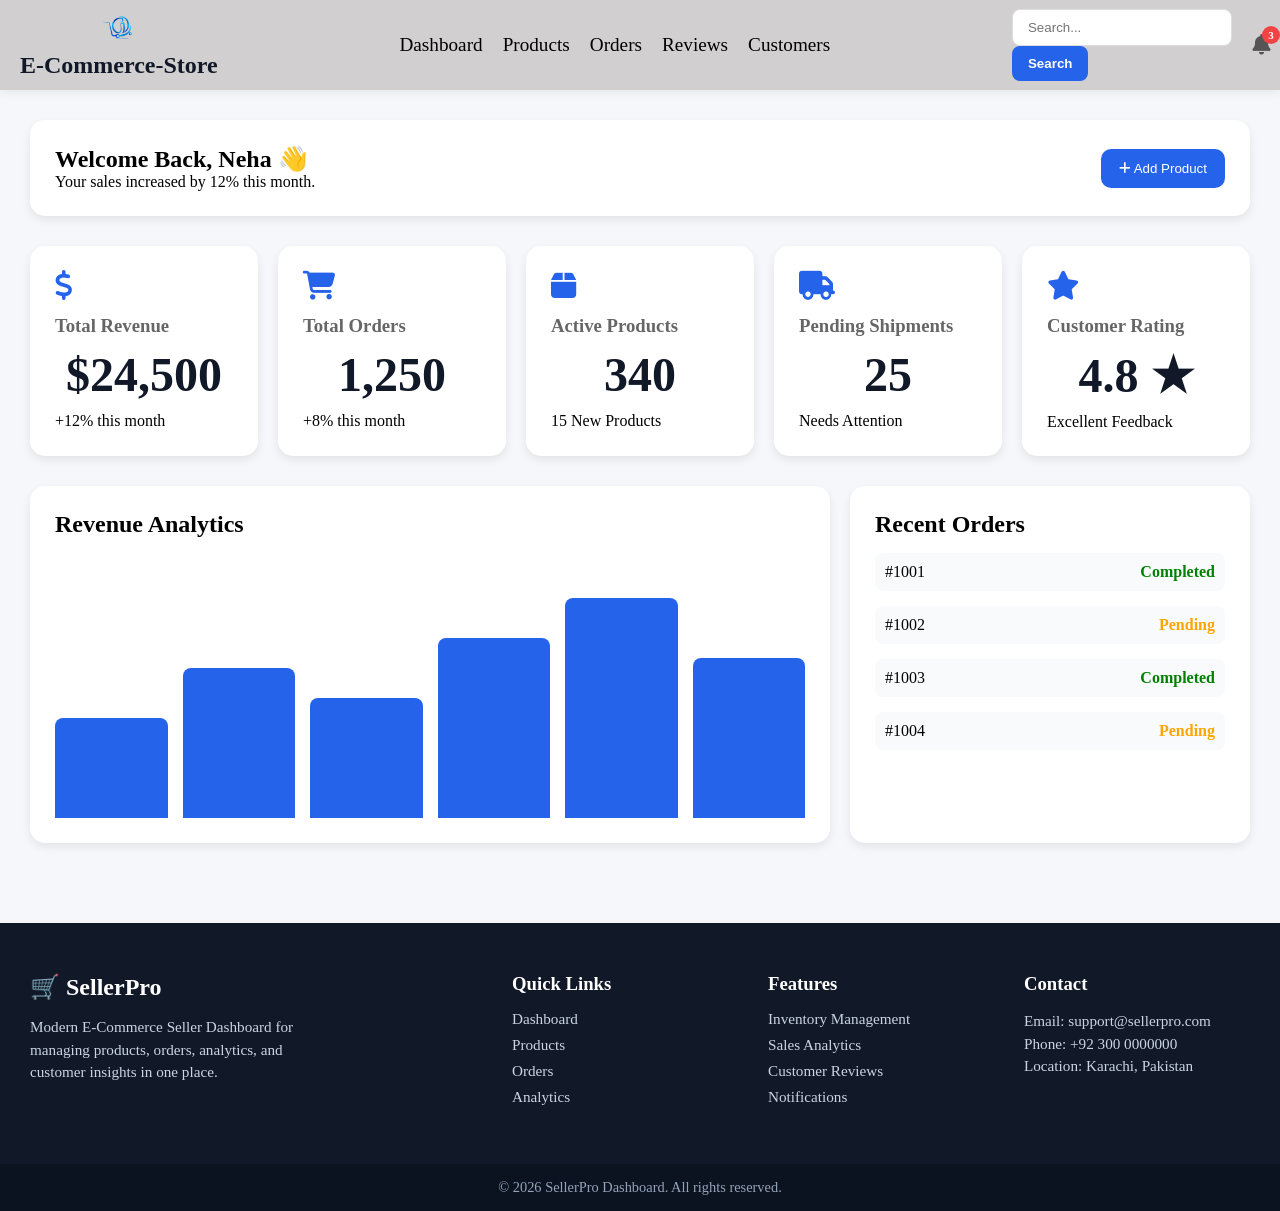
==== index.html @ 796c15b2 "Initial commit" ====
<!DOCTYPE html>
<html lang="en">
<head>
    <meta charset="UTF-8">
    <meta name="viewport" content="width=device-width, initial-scale=1.0">
    <title>Document</title>
    <link href="style.css" rel="stylesheet">
    <link rel="stylesheet"
href="https://cdnjs.cloudflare.com/ajax/libs/font-awesome/6.5.1/css/all.min.css">
</head>
<body>
    <nav class="navbar">
        <div class="logo">
            <img src="Logo-removebg-preview - Copy.png" alt="Logo">
            <h1>E-Commerce-Store</h1>
            
        </div>
        <div class="nav">
            <ul>
                <li><a href="index.html">Dashboard</a></li>
                <li><a href="Product.html">Products</a></li>
                <li><a href="Order.html">Orders</a></li>
                <li><a href="Review.html">Reviews</a></li>
                <li><a href="Customer.html">Customers</a></li>
     </ul>
        </div>
        <div class="hamburger">
    <i class="fa-solid fa-bars"></i>
</div>
        <div class="nav-right">
            <div class="search">
            <input type="text" placeholder="Search...">
            <button>Search</button>
        </div>
    <div class="notification">

    <i class="fa-solid fa-bell"></i>

    <div class="notification-box">

        <p>New Order Received</p>
        <p>Low Stock Alert</p>
        <p>New Customer Review</p>

    </div>

</div>
  
        </div>
    </nav>
  <main>

    <!-- Welcome Section -->
    <section class="welcome">
        <div>
            <h2>Welcome Back, Neha 👋</h2>
            <p>Your sales increased by 12% this month.</p>
        </div>

        <button class="add-btn">
            <i class="fa-solid fa-plus"></i>
            Add Product
        </button>
    </section>

    <!-- Dashboard Cards -->
    <section class="overview">

        <div class="card">
            <i class="fa-solid fa-dollar-sign"></i>
            <h3>Total Revenue</h3>
            <h1>$24,500</h1>
            <p>+12% this month</p>
        </div>

        <div class="card">
            <i class="fa-solid fa-cart-shopping"></i>
            <h3>Total Orders</h3>
            <h1>1,250</h1>
            <p>+8% this month</p>
        </div>

        <div class="card">
            <i class="fa-solid fa-box"></i>
            <h3>Active Products</h3>
            <h1>340</h1>
            <p>15 New Products</p>
        </div>

        <div class="card">
            <i class="fa-solid fa-truck"></i>
            <h3>Pending Shipments</h3>
            <h1>25</h1>
            <p>Needs Attention</p>
        </div>

        <div class="card">
            <i class="fa-solid fa-star"></i>
            <h3>Customer Rating</h3>
            <h1>4.8 ★</h1>
            <p>Excellent Feedback</p>
        </div>

    </section>

    <!-- Analytics + Orders -->
    <section class="dashboard-grid">

        <div class="analytics">
            <h2>Revenue Analytics</h2>

            <div class="chart">
                <div class="bar" style="height:100px"></div>
                <div class="bar" style="height:150px"></div>
                <div class="bar" style="height:120px"></div>
                <div class="bar" style="height:180px"></div>
                <div class="bar" style="height:220px"></div>
                <div class="bar" style="height:160px"></div>
            </div>
        </div>

        <div class="recent-orders">
            <h2>Recent Orders</h2>

            <div class="order-item">
                <span>#1001</span>
                <span class="completed">Completed</span>
            </div>

            <div class="order-item">
                <span>#1002</span>
                <span class="pending">Pending</span>
            </div>

            <div class="order-item">
                <span>#1003</span>
                <span class="completed">Completed</span>
            </div>

            <div class="order-item">
                <span>#1004</span>
                <span class="pending">Pending</span>
            </div>
        </div>

    </section>

</main>
<footer class="footer">

    <!-- Brand Section -->
    <div class="footer-col brand">
        <h2>🛒 SellerPro</h2>
        <p>Modern E-Commerce Seller Dashboard for managing products, orders, analytics, and customer insights in one place.</p>
    </div>

    <!-- Quick Links -->
    <div class="footer-col">
        <h3>Quick Links</h3>
        <a href="#">Dashboard</a>
        <a href="#">Products</a>
        <a href="#">Orders</a>
        <a href="#">Analytics</a>
    </div>

    <!-- Features -->
    <div class="footer-col">
        <h3>Features</h3>
        <a href="#">Inventory Management</a>
        <a href="#">Sales Analytics</a>
        <a href="#">Customer Reviews</a>
        <a href="#">Notifications</a>
    </div>

    <!-- Contact -->
    <div class="footer-col">
        <h3>Contact</h3>
        <p>Email: support@sellerpro.com</p>
        <p>Phone: +92 300 0000000</p>
        <p>Location: Karachi, Pakistan</p>
    </div>

</footer>

<!-- Bottom Bar -->
<div class="footer-bottom">
    <p>© 2026 SellerPro Dashboard. All rights reserved.</p>
</div>
    
</body>
</html>

<script src="script.js"></script>
---- style.css ----
*{
    margin: 0;
    padding: 0;
    box-sizing: border-box;
}
.navbar{
    display: flex;
    justify-content: space-between;
    align-items: center;
   background:#d1cfcf;
box-shadow:0 2px 10px rgba(0,0,0,0.08);
    padding: 10px 20px;
    width:100%;
    height: 10vh;
}
.logo{
    display:flex;
    align-items:center;
    flex-direction:column;
}

.logo img{
    width:60px;
    height:50px;
    object-fit:contain;
}

.logo h1{
    font-size:1.5rem;
}
.nav{
    display:flex;
    gap:40px;
    width:50%;
    justify-content: space-evenly;
}
.nav ul   {
    display:flex;
    gap:20px;
    color:black;
    list-style:none;
    font-size:1.2rem;
    font-weight:500;
}
.nav ul li  a {
    text-decoration:none;
    color:black;
    transition:0.3s ease-in-out;
}

.nav ul li a:hover{
    color:#2563eb;
}
   .hamburger{
    display:none;
    font-size:1.5rem;
    cursor:pointer;
}
.nav-right{
    display:flex;
    align-items:center;
    gap:20px;
    width:20%;
}                                
.search input{
    padding:10px 15px;
    border:1px solid #ddd;
    border-radius:8px;
    outline:none;
    width:220px;
}

.search button{
    padding:10px 16px;
    border:none;
    border-radius:8px;
    background:#2563eb;
    color:white;
    cursor:pointer;
    font-weight:600;
}

.search button:hover{
    background:#1d4ed8;
}

/* Notification Icon */
.fa-bell{
    font-size:1.3rem;
    cursor:pointer;
    color:#555;
    transition:0.3s;
}


.notification{
    position:relative;
    cursor:pointer;
}
.notification::after{
    content:"3";
    position:absolute;
    top:-8px;
    right:-10px;
    width:18px;
    height:18px;
    background:#ef4444;
    color:white;
    border-radius:50%;
    font-size:11px;
    font-weight:600;
    display:flex;
    justify-content:center;
    align-items:center;
}
.notification-box{
    display:none;
    position:absolute;
    top:35px;
    right:0;
    width:220px;
    background:white;
    border-radius:10px;
    padding:10px;
    box-shadow:0 4px 12px rgba(0,0,0,0.15);
    z-index:1000;
}

.notification-box p{
    padding:10px;
    border-bottom:1px solid #eee;
}

.notification-box p:last-child{
    border-bottom:none;
}

.notification.show .notification-box{
    display:block;
}
body.dark{
    background:#121212;
    color:white;
}


body{
    background:#f5f7fb;
}

/* Welcome */
.welcome{
    margin:30px;
    padding:25px;
    background:white;
    border-radius:15px;
    display:flex;
    justify-content:space-between;
    align-items:center;
    box-shadow:0 4px 10px rgba(0,0,0,0.08);
}

.add-btn{
    border:none;
    background:#2563eb;
    color:white;
    padding:12px 18px;
    border-radius:10px;
    cursor:pointer;
}

/* Cards */
.overview{
    padding:0 30px 30px;
    display:grid;
    grid-template-columns:repeat(5, 1fr);
    gap:20px;
}

.card{
    background:white;
    padding:25px;
    border-radius:15px;
    box-shadow:0 4px 10px rgba(0,0,0,0.08);
    transition:0.3s;
}

.card:hover{
    transform:translateY(-5px);
}

.card i{
    font-size:1.8rem;
    color:#2563eb;
    margin-bottom:15px;
}

.card h3{
    color:#666;
    margin-bottom:10px;
}

.card h1{
    margin-bottom:10px;
}

/* Analytics Section */
.dashboard-grid{
    padding:0 30px 30px;
    display:grid;
    grid-template-columns:2fr 1fr;
    gap:20px;
}

.analytics,
.recent-orders{
    background:white;
    padding:25px;
    border-radius:15px;
    box-shadow:0 4px 10px rgba(0,0,0,0.08);
}

.chart{
    margin-top:30px;
    height:250px;
    display:flex;
    align-items:flex-end;
    gap:15px;
}

.bar{
    flex:1;
    background:#2563eb;
    border-radius:8px 8px 0 0;
}

.order-item{
    display:flex;
    justify-content:space-between;
    margin:15px 0;
    padding:10px;
    background:#f8fafc;
    border-radius:8px;
}

.completed{
    color:green;
    font-weight:bold;
}

.pending{
    color:orange;
    font-weight:bold;
}

.footer{
    margin-top:50px;
    padding:50px 30px;
    background:#111827;
    color:white;
    display:grid;
    grid-template-columns:2fr 1fr 1fr 1fr;
    gap:30px;
}

.footer-col h2,
.footer-col h3{
    margin-bottom:15px;
}

.footer-col p{
    color:#cbd5e1;
    font-size:0.95rem;
    line-height:1.5;
}

.footer-col a{
    display:block;
    color:#cbd5e1;
    text-decoration:none;
    margin:8px 0;
    transition:0.3s;
    font-size:0.95rem;
}

.footer-col a:hover{
    color:white;
    transform:translateX(5px);
}

/* Brand column */
.footer .brand p{
    max-width:300px;
}

/* Bottom bar */
.footer-bottom{
    background:#0b1220;
    color:#94a3b8;
    text-align:center;
    padding:15px;
    font-size:0.9rem;
}


/* product page */
.Product-Section{
    background:white;
    padding:30px;
    margin:30px;
    border-radius:15px;
    box-shadow:0 4px 12px rgba(0,0,0,0.08);
    text-align:center;
}

.Product-Section h1{
    font-size:3rem;
    color:#111827;
    margin-bottom:10px;
}

.Product-Section h2{
    font-size:1rem;
    color:#608ef1;
    font-weight:400;
    margin-bottom:25px;
}

/* Search Bar */
.search-bar{
    display:flex;
    justify-content:center;
    align-items:center;
    gap:10px;
    margin-bottom:20px;
    flex-wrap:wrap;
}

.search-bar input{
    width:500px;
    max-width:100%;
    padding:12px 15px;
    border:1px solid #d1d5db;
    border-radius:10px;
    outline:none;
    font-size:1rem;
}

.search-bar input:focus{
    border-color:#2563eb;
}

.search-bar button{
    padding:12px 20px;
    border:none;
    border-radius:10px;
    background:#2563eb;
    color:white;
    cursor:pointer;
    font-weight:600;
    transition:0.3s;
}

.search-bar button:hover{
    background:#1d4ed8;
}


/* Buttons */
.btn{
    display:flex;
    justify-content:center;
    gap:15px;
    flex-wrap:wrap;
}

.ad-btn,
.filter-btn{
    padding:12px 22px;
    border:none;
    border-radius:10px;
    cursor:pointer;
    font-size:0.95rem;
    font-weight:600;
    transition:0.3s;
}

.ad-btn{
    background:#10b981;
    color:white;
}

.ad-btn:hover{
    background:#059669;
}

.filter-btn{
    background:#f59e0b;
    color:white;
}

.filter-btn:hover{
    background:#d97706;
}


/* Section Title */
h1{
        font-size:3rem;
    color:#111827;
    margin-bottom:10px;
    text-align:center;
}

/* Product Grid */
.product-list{
    width:90%;
    margin:auto;
    display:grid;
    grid-template-columns:repeat(3, 1fr);
    gap:25px;
    padding-bottom:40px;
}

/* Product Card */
.product-card{
    background:white;
    border-radius:15px;
    overflow:hidden;
    box-shadow:0 4px 12px rgba(0,0,0,0.08);
    transition:0.3s ease;
    cursor:pointer;
}

.product-card:hover{
    transform:translateY(-8px);
    box-shadow:0 10px 25px rgba(0,0,0,0.15);
}

.product-card img{
    width:100%;
    height:500px;
    object-fit:cover;
}

.product-card h3{
    padding:15px 15px 5px;
    font-size:1.2rem;
    color:#111827;
}

.product-card p{
    padding:0 15px 20px;
    font-size:1.1rem;
    font-weight:bold;
    color:#2563eb;
}


.badge{
    background:#10b981;
    color:white;
    padding:5px 10px;
    border-radius:20px;
    font-size:0.8rem;
    position:absolute;
    top:10px;
    right:10px;
}

.product-card{
    position:relative;
}
.cart-btn{
    width:90%;
    margin:0 5% 15px;
    padding:10px;
    border:none;
    border-radius:10px;
    background:#2563eb;
    color:white;
    cursor:pointer;
    font-weight:600;
    transition:0.3s;
}

.cart-btn:hover{
    background:#1d4ed8;
}

/* ORDER CSS */
.orders-section{
    padding:30px;
    height:60vh;
}

.orders-section h1{
    font-size:2.5rem;
    margin-bottom:10px;
}

.orders-section p{
    color:#666;
    margin-bottom:25px;
}

.order-controls{
    display:flex;
    gap:15px;
    margin-bottom:25px;
}

.order-controls input,
.order-controls select{
    padding:12px;
    border:1px solid #ddd;
    border-radius:10px;
}

.order-stats{
    display:grid;
    grid-template-columns:repeat(4,1fr);
    gap:20px;
    margin-bottom:30px;
}

.stat-card{
    background:white;
    padding:25px;
    border-radius:15px;
    box-shadow:0 4px 12px rgba(0,0,0,0.08);
}

.table-container{
    background:white;
    padding:20px;
    border-radius:15px;
    box-shadow:0 4px 12px rgba(0,0,0,0.08);
    overflow-x:auto;
}

table{
    width:100%;
    border-collapse:collapse;
}

th,td{
    padding:15px;
    text-align:left;
}

th{
    background:#f3f4f6;
}

tr{
    border-bottom:1px solid #eee;
}

.completed{
    color:green;
    font-weight:bold;
}

.pending{
    color:orange;
    font-weight:bold;
}

.processing{
    color:#2563eb;
    font-weight:bold;
}

.view-btn{
    border:none;
    background:#2563eb;
    color:white;
    padding:8px 15px;
    border-radius:8px;
    cursor:pointer;
}

.view-btn:hover{
    background:#1d4ed8;
}


/*Review Page */
.reviews-section{
    padding:30px;
    height:60vh;
}

.reviews-section h1{
    font-size:2.5rem;
    margin-bottom:10px;
}

.reviews-section p{
    color:#666;
}

.review-controls{
    margin:25px 0;
}

.review-controls input{
    width:300px;
    padding:12px;
    border:1px solid #ddd;
    border-radius:10px;
}

.review-stats{
    display:grid;
    grid-template-columns:repeat(4,1fr);
    gap:20px;
    margin-bottom:30px;
}

.review-card{
    background:white;
    padding:25px;
    border-radius:15px;
    box-shadow:0 4px 12px rgba(0,0,0,0.08);
}

.reviews-grid{
    display:grid;
    grid-template-columns:repeat(auto-fit,minmax(280px,1fr));
    gap:20px;
}

.customer-review{
    background:white;
    padding:20px;
    border-radius:15px;
    box-shadow:0 4px 12px rgba(0,0,0,0.08);
    transition:0.3s;
}

.customer-review:hover{
    transform:translateY(-5px);
}

.customer-review h3{
    margin-bottom:10px;
}

.stars{
    color:#f59e0b;
    font-size:1.2rem;
    margin-bottom:10px;
}



@media (max-width:768px){

    .hamburger{
        display:block;
    }

    .nav{
        position:absolute;
        top:80px;
        left:0;
        width:100%;
        background:white;
        padding:20px 0;
        display:none;
    }

    .nav ul{
        flex-direction:column;
        align-items:center;
    }

    .nav.active{
        display:flex;
        justify-content:center;
    }

    .search{
        display:none;
    }
        .logo img{
        width:30px;
        height:30px;
    }

    .logo h1{
        font-size:0.5rem;
    }
     .welcome{
        flex-direction:column;
        gap:15px;
        text-align:center;
    }

    .dashboard-grid{
        grid-template-columns:1fr;
    }
      .product-list{
        width:95%;
    }

    .product-card img{
        height:200px;
    }
    .order-stats{
        grid-template-columns:1fr;
    }

    .order-controls{
        flex-direction:column;
    }
      .review-stats{
        grid-template-columns:1fr;
    }

    .review-controls input{
        width:100%;
    }
.footer{
        flex-direction:column;
        text-align:center;
    }
}
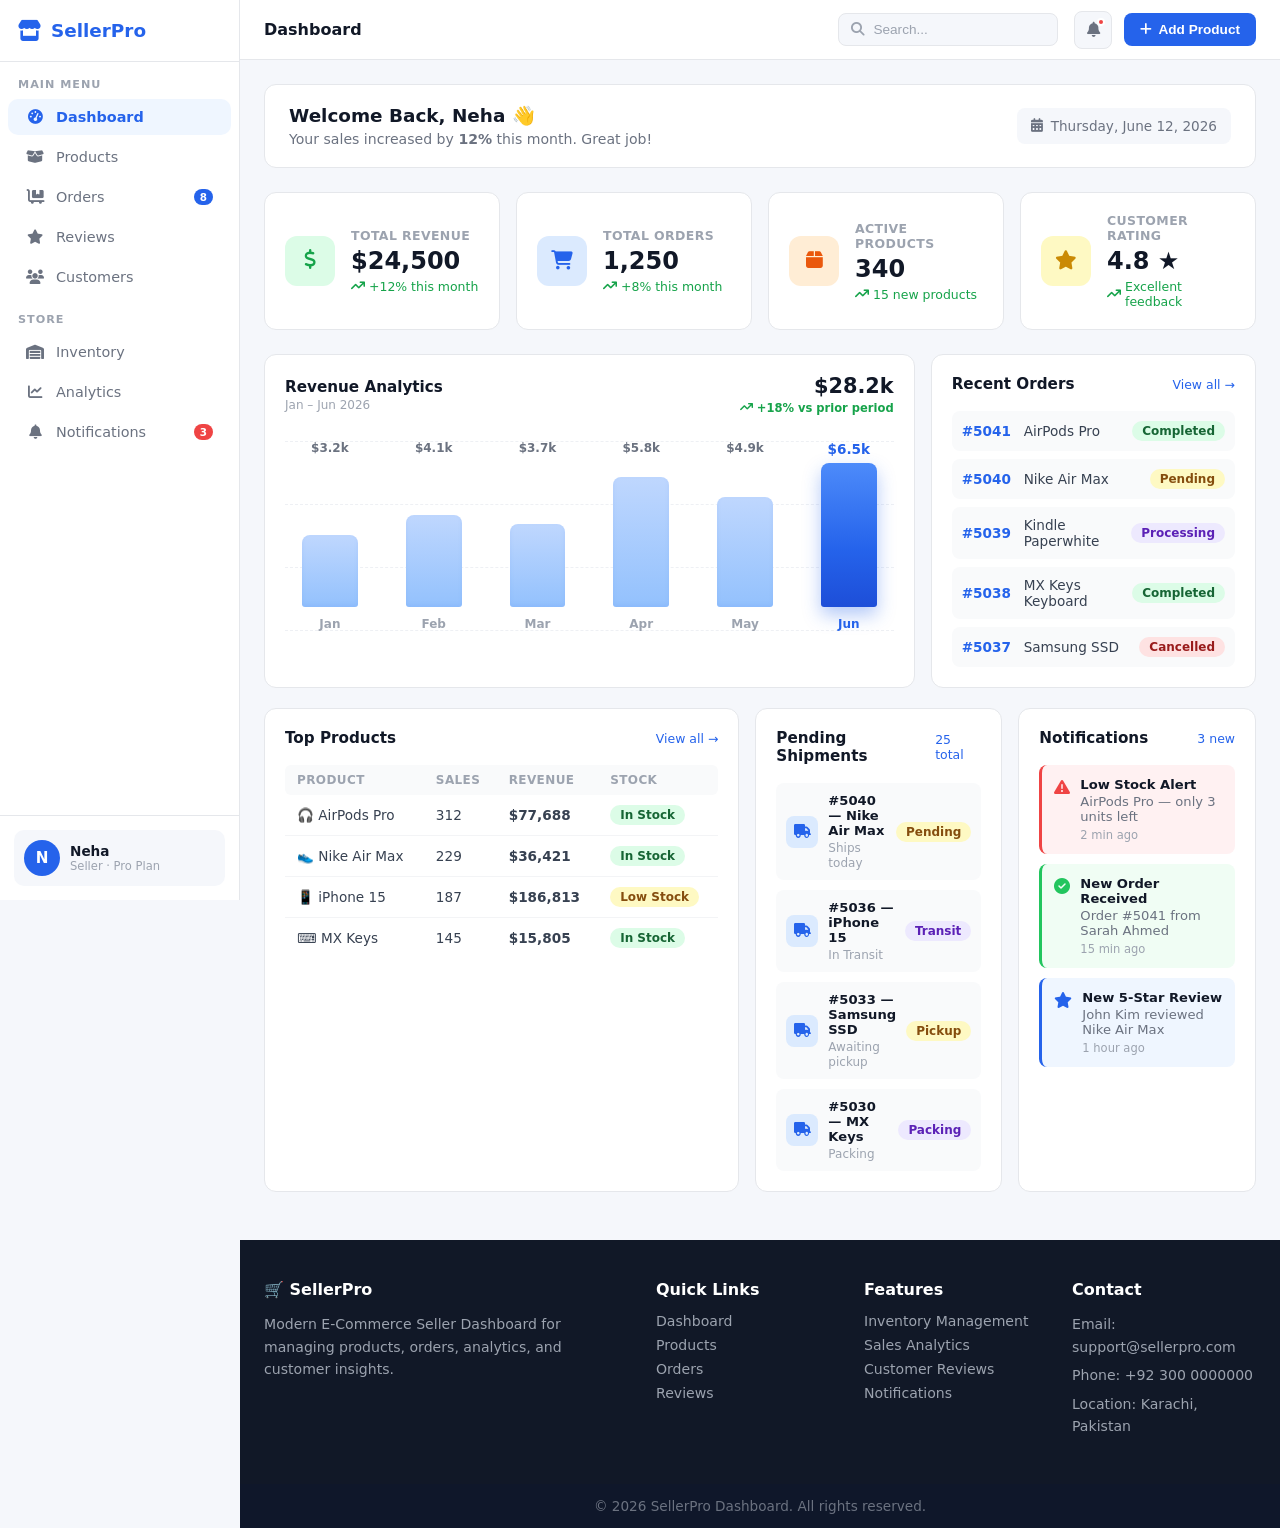
==== commit 89dca3a3: "Initial commit: SellerPro dashboard" ====
--- a/index.html
+++ b/index.html
@@ -3,191 +3,428 @@
 <head>
     <meta charset="UTF-8">
     <meta name="viewport" content="width=device-width, initial-scale=1.0">
-    <title>Document</title>
-    <link href="style.css" rel="stylesheet">
-    <link rel="stylesheet"
-href="https://cdnjs.cloudflare.com/ajax/libs/font-awesome/6.5.1/css/all.min.css">
+    <title>SellerPro - Dashboard</title>
+    <link rel="stylesheet" href="style.css">
+    <link rel="stylesheet" href="https://cdnjs.cloudflare.com/ajax/libs/font-awesome/6.5.1/css/all.min.css">
 </head>
 <body>
-    <nav class="navbar">
-        <div class="logo">
-            <img src="Logo-removebg-preview - Copy.png" alt="Logo">
-            <h1>E-Commerce-Store</h1>
-            
+
+    <aside class="sidebar" id="sidebar">
+        <div class="sidebar-logo">
+            <i class="fa-solid fa-store"></i>
+            <span>SellerPro</span>
         </div>
-        <div class="nav">
-            <ul>
-                <li><a href="index.html">Dashboard</a></li>
-                <li><a href="Product.html">Products</a></li>
-                <li><a href="Order.html">Orders</a></li>
-                <li><a href="Review.html">Reviews</a></li>
-                <li><a href="Customer.html">Customers</a></li>
-     </ul>
+
+        <div class="sidebar-section">Main Menu</div>
+
+        <a href="index.html" class="nav-item active">
+            <i class="fa-solid fa-gauge-high"></i>
+            Dashboard
+        </a>
+        <a href="Product.html" class="nav-item">
+            <i class="fa-solid fa-box-open"></i>
+            Products
+        </a>
+        <a href="Order.html" class="nav-item">
+            <i class="fa-solid fa-cart-flatbed"></i>
+            Orders
+            <span class="nav-badge">8</span>
+        </a>
+        <a href="Review.html" class="nav-item">
+            <i class="fa-solid fa-star"></i>
+            Reviews
+        </a>
+        <a href="Customer.html" class="nav-item">
+            <i class="fa-solid fa-users"></i>
+            Customers
+        </a>
+
+        <div class="sidebar-section">Store</div>
+
+        <a href="#" class="nav-item">
+            <i class="fa-solid fa-warehouse"></i>
+            Inventory
+        </a>
+        <a href="#" class="nav-item">
+            <i class="fa-solid fa-chart-line"></i>
+            Analytics
+        </a>
+        <a href="#" class="nav-item">
+            <i class="fa-solid fa-bell"></i>
+            Notifications
+            <span class="nav-badge red">3</span>
+        </a>
+
+        <div class="sidebar-bottom">
+            <div class="user-card">
+                <div class="user-avatar">N</div>
+                <div>
+                    <div class="user-name">Neha </div>
+                    <div class="user-role">Seller · Pro Plan</div>
+                </div>
+            </div>
         </div>
-        <div class="hamburger">
-    <i class="fa-solid fa-bars"></i>
-</div>
-        <div class="nav-right">
-            <div class="search">
-            <input type="text" placeholder="Search...">
-            <button>Search</button>
+    </aside>
+
+    <div class="main-wrapper">
+
+        <header class="topbar">
+            <button class="hamburger" id="hamburger">
+                <i class="fa-solid fa-bars"></i>
+            </button>
+            <div class="topbar-title">Dashboard</div>
+            <div class="topbar-search">
+                <i class="fa-solid fa-magnifying-glass"></i>
+                <input type="text" placeholder="Search...">
+            </div>
+            <div class="topbar-right">
+                <div class="notif-btn" id="notifBtn">
+                    <i class="fa-solid fa-bell"></i>
+                    <span class="notif-dot"></span>
+                    <div class="notif-dropdown">
+                        <p><i class="fa-solid fa-circle-dot" style="color:#ef4444"></i> New Order Received</p>
+                        <p><i class="fa-solid fa-circle-dot" style="color:#f97316"></i> Low Stock Alert</p>
+                        <p><i class="fa-solid fa-circle-dot" style="color:#2563eb"></i> New Customer Review</p>
+                    </div>
+                </div>
+                <button class="add-btn" onclick="alert('No Products to add yet!')">
+                    <i class="fa-solid fa-plus"></i> Add Product
+                </button>
+            </div>
+        </header>
+
+        <main class="page-content">
+
+            <div class="welcome-banner">
+                <div>
+                    <h2>Welcome Back, Neha 👋</h2>
+                    <p>Your sales increased by <strong>12%</strong> this month. Great job!</p>
+                </div>
+                <div class="welcome-date">
+                    <i class="fa-solid fa-calendar-days"></i>
+                    Thursday, June 12, 2026
+                </div>
+            </div>
+
+            <div class="stats-grid">
+
+                <div class="stat-card">
+                    <div class="stat-icon green">
+                        <i class="fa-solid fa-dollar-sign"></i>
+                    </div>
+                    <div class="stat-info">
+                        <p>Total Revenue</p>
+                        <h2>$24,500</h2>
+                        <span class="stat-change up">
+                            <i class="fa-solid fa-arrow-trend-up"></i> +12% this month
+                        </span>
+                    </div>
+                </div>
+
+                <div class="stat-card">
+                    <div class="stat-icon blue">
+                        <i class="fa-solid fa-cart-shopping"></i>
+                    </div>
+                    <div class="stat-info">
+                        <p>Total Orders</p>
+                        <h2>1,250</h2>
+                        <span class="stat-change up">
+                            <i class="fa-solid fa-arrow-trend-up"></i> +8% this month
+                        </span>
+                    </div>
+                </div>
+
+                <div class="stat-card">
+                    <div class="stat-icon orange">
+                        <i class="fa-solid fa-box"></i>
+                    </div>
+                    <div class="stat-info">
+                        <p>Active Products</p>
+                        <h2>340</h2>
+                        <span class="stat-change up">
+                            <i class="fa-solid fa-arrow-trend-up"></i> 15 new products
+                        </span>
+                    </div>
+                </div>
+
+                <div class="stat-card">
+                    <div class="stat-icon yellow">
+                        <i class="fa-solid fa-star"></i>
+                    </div>
+                    <div class="stat-info">
+                        <p>Customer Rating</p>
+                        <h2>4.8 ★</h2>
+                        <span class="stat-change up">
+                            <i class="fa-solid fa-arrow-trend-up"></i> Excellent feedback
+                        </span>
+                    </div>
+                </div>
+
+            </div>
+
+            <div class="mid-grid">
+
+                <div class="panel chart-panel">
+                    <div class="panel-header">
+                        <div>
+                            <h3>Revenue Analytics</h3>
+                            <span class="panel-sub">Jan – Jun 2026</span>
+                        </div>
+                        <div class="chart-total">
+                            <span class="chart-total-value">$28.2k</span>
+                            <span class="chart-total-label">
+                                <i class="fa-solid fa-arrow-trend-up"></i> +18% vs prior period
+                            </span>
+                        </div>
+                    </div>
+
+                    <div class="revenue-chart">
+                        <div class="chart-grid-lines">
+                            <span></span><span></span><span></span><span></span>
+                        </div>
+
+                        <div class="bar-chart" id="revenueBarChart">
+                            <div class="bar-col">
+                                <span class="bar-value">$3.2k</span>
+                                <div class="bar-wrap"><div class="bar" data-height="49"></div></div>
+                                <span class="bar-label">Jan</span>
+                            </div>
+                            <div class="bar-col">
+                                <span class="bar-value">$4.1k</span>
+                                <div class="bar-wrap"><div class="bar" data-height="63"></div></div>
+                                <span class="bar-label">Feb</span>
+                            </div>
+                            <div class="bar-col">
+                                <span class="bar-value">$3.7k</span>
+                                <div class="bar-wrap"><div class="bar" data-height="57"></div></div>
+                                <span class="bar-label">Mar</span>
+                            </div>
+                            <div class="bar-col">
+                                <span class="bar-value">$5.8k</span>
+                                <div class="bar-wrap"><div class="bar" data-height="89"></div></div>
+                                <span class="bar-label">Apr</span>
+                            </div>
+                            <div class="bar-col">
+                                <span class="bar-value">$4.9k</span>
+                                <div class="bar-wrap"><div class="bar" data-height="75"></div></div>
+                                <span class="bar-label">May</span>
+                            </div>
+                            <div class="bar-col peak">
+                                <span class="bar-value">$6.5k</span>
+                                <div class="bar-wrap"><div class="bar active" data-height="100"></div></div>
+                                <span class="bar-label">Jun</span>
+                            </div>
+                        </div>
+                    </div>
+                </div>
+
+                <div class="panel">
+                    <div class="panel-header">
+                        <h3>Recent Orders</h3>
+                        <a href="Order.html" class="panel-link">View all →</a>
+                    </div>
+                    <div class="order-list">
+                        <div class="order-row">
+                            <div class="order-id">#5041</div>
+                            <div class="order-name">AirPods Pro</div>
+                            <span class="badge completed">Completed</span>
+                        </div>
+                        <div class="order-row">
+                            <div class="order-id">#5040</div>
+                            <div class="order-name">Nike Air Max</div>
+                            <span class="badge pending">Pending</span>
+                        </div>
+                        <div class="order-row">
+                            <div class="order-id">#5039</div>
+                            <div class="order-name">Kindle Paperwhite</div>
+                            <span class="badge processing">Processing</span>
+                        </div>
+                        <div class="order-row">
+                            <div class="order-id">#5038</div>
+                            <div class="order-name">MX Keys Keyboard</div>
+                            <span class="badge completed">Completed</span>
+                        </div>
+                        <div class="order-row">
+                            <div class="order-id">#5037</div>
+                            <div class="order-name">Samsung SSD</div>
+                            <span class="badge cancelled">Cancelled</span>
+                        </div>
+                    </div>
+                </div>
+
+            </div>
+
+            <div class="bottom-grid">
+
+                <div class="panel">
+                    <div class="panel-header">
+                        <h3>Top Products</h3>
+                        <a href="Product.html" class="panel-link">View all →</a>
+                    </div>
+                    <table class="simple-table">
+                        <thead>
+                            <tr>
+                                <th>Product</th>
+                                <th>Sales</th>
+                                <th>Revenue</th>
+                                <th>Stock</th>
+                            </tr>
+                        </thead>
+                        <tbody>
+                            <tr>
+                                <td>🎧 AirPods Pro</td>
+                                <td>312</td>
+                                <td class="green-text">$77,688</td>
+                                <td><span class="badge completed">In Stock</span></td>
+                            </tr>
+                            <tr>
+                                <td>👟 Nike Air Max</td>
+                                <td>229</td>
+                                <td class="green-text">$36,421</td>
+                                <td><span class="badge completed">In Stock</span></td>
+                            </tr>
+                            <tr>
+                                <td>📱 iPhone 15</td>
+                                <td>187</td>
+                                <td class="green-text">$186,813</td>
+                                <td><span class="badge pending">Low Stock</span></td>
+                            </tr>
+                            <tr>
+                                <td>⌨️ MX Keys</td>
+                                <td>145</td>
+                                <td class="green-text">$15,805</td>
+                                <td><span class="badge completed">In Stock</span></td>
+                            </tr>
+                        </tbody>
+                    </table>
+                </div>
+
+                <!-- Pending Shipments -->
+                <div class="panel">
+                    <div class="panel-header">
+                        <h3>Pending Shipments</h3>
+                        <span class="panel-link">25 total</span>
+                    </div>
+                    <div class="shipment-list">
+                        <div class="shipment-row">
+                            <div class="shipment-icon"><i class="fa-solid fa-truck"></i></div>
+                            <div class="shipment-info">
+                                <strong>#5040 — Nike Air Max</strong>
+                                <span>Ships today</span>
+                            </div>
+                            <span class="badge pending">Pending</span>
+                        </div>
+                        <div class="shipment-row">
+                            <div class="shipment-icon"><i class="fa-solid fa-truck"></i></div>
+                            <div class="shipment-info">
+                                <strong>#5036 — iPhone 15</strong>
+                                <span>In Transit</span>
+                            </div>
+                            <span class="badge processing">Transit</span>
+                        </div>
+                        <div class="shipment-row">
+                            <div class="shipment-icon"><i class="fa-solid fa-truck"></i></div>
+                            <div class="shipment-info">
+                                <strong>#5033 — Samsung SSD</strong>
+                                <span>Awaiting pickup</span>
+                            </div>
+                            <span class="badge pending">Pickup</span>
+                        </div>
+                        <div class="shipment-row">
+                            <div class="shipment-icon"><i class="fa-solid fa-truck"></i></div>
+                            <div class="shipment-info">
+                                <strong>#5030 — MX Keys</strong>
+                                <span>Packing</span>
+                            </div>
+                            <span class="badge processing">Packing</span>
+                        </div>
+                    </div>
+                </div>
+
+                <!-- Notifications -->
+                <div class="panel">
+                    <div class="panel-header">
+                        <h3>Notifications</h3>
+                        <span class="panel-link">3 new</span>
+                    </div>
+                    <div class="notif-list">
+                        <div class="notif-item danger">
+                            <i class="fa-solid fa-triangle-exclamation"></i>
+                            <div>
+                                <strong>Low Stock Alert</strong>
+                                <p>AirPods Pro — only 3 units left</p>
+                                <small>2 min ago</small>
+                            </div>
+                        </div>
+                        <div class="notif-item success">
+                            <i class="fa-solid fa-circle-check"></i>
+                            <div>
+                                <strong>New Order Received</strong>
+                                <p>Order #5041 from Sarah Ahmed</p>
+                                <small>15 min ago</small>
+                            </div>
+                        </div>
+                        <div class="notif-item info">
+                            <i class="fa-solid fa-star"></i>
+                            <div>
+                                <strong>New 5-Star Review</strong>
+                                <p>John Kim reviewed Nike Air Max</p>
+                                <small>1 hour ago</small>
+                            </div>
+                        </div>
+                    </div>
+                </div>
+
+            </div>
+
+        </main>
+
+        <!-- FOOTER -->
+        <footer class="footer">
+            <div class="footer-col">
+                <h2>🛒 SellerPro</h2>
+                <p>Modern E-Commerce Seller Dashboard for managing products, orders, analytics, and customer insights.</p>
+            </div>
+            <div class="footer-col">
+                <h3>Quick Links</h3>
+                <a href="index.html">Dashboard</a>
+                <a href="Product.html">Products</a>
+                <a href="Order.html">Orders</a>
+                <a href="Review.html">Reviews</a>
+            </div>
+            <div class="footer-col">
+                <h3>Features</h3>
+                <a href="#">Inventory Management</a>
+                <a href="#">Sales Analytics</a>
+                <a href="#">Customer Reviews</a>
+                <a href="#">Notifications</a>
+            </div>
+            <div class="footer-col">
+                <h3>Contact</h3>
+                <p>Email: support@sellerpro.com</p>
+                <p>Phone: +92 300 0000000</p>
+                <p>Location: Karachi, Pakistan</p>
+            </div>
+        </footer>
+        <div class="footer-bottom">
+            <p>© 2026 SellerPro Dashboard. All rights reserved.</p>
         </div>
-    <div class="notification">
-
-    <i class="fa-solid fa-bell"></i>
-
-    <div class="notification-box">
-
-        <p>New Order Received</p>
-        <p>Low Stock Alert</p>
-        <p>New Customer Review</p>
 
     </div>
 
-</div>
-  
-        </div>
-    </nav>
-  <main>
-
-    <!-- Welcome Section -->
-    <section class="welcome">
-        <div>
-            <h2>Welcome Back, Neha 👋</h2>
-            <p>Your sales increased by 12% this month.</p>
-        </div>
-
-        <button class="add-btn">
-            <i class="fa-solid fa-plus"></i>
-            Add Product
-        </button>
-    </section>
-
-    <!-- Dashboard Cards -->
-    <section class="overview">
-
-        <div class="card">
-            <i class="fa-solid fa-dollar-sign"></i>
-            <h3>Total Revenue</h3>
-            <h1>$24,500</h1>
-            <p>+12% this month</p>
-        </div>
-
-        <div class="card">
-            <i class="fa-solid fa-cart-shopping"></i>
-            <h3>Total Orders</h3>
-            <h1>1,250</h1>
-            <p>+8% this month</p>
-        </div>
-
-        <div class="card">
-            <i class="fa-solid fa-box"></i>
-            <h3>Active Products</h3>
-            <h1>340</h1>
-            <p>15 New Products</p>
-        </div>
-
-        <div class="card">
-            <i class="fa-solid fa-truck"></i>
-            <h3>Pending Shipments</h3>
-            <h1>25</h1>
-            <p>Needs Attention</p>
-        </div>
-
-        <div class="card">
-            <i class="fa-solid fa-star"></i>
-            <h3>Customer Rating</h3>
-            <h1>4.8 ★</h1>
-            <p>Excellent Feedback</p>
-        </div>
-
-    </section>
-
-    <!-- Analytics + Orders -->
-    <section class="dashboard-grid">
-
-        <div class="analytics">
-            <h2>Revenue Analytics</h2>
-
-            <div class="chart">
-                <div class="bar" style="height:100px"></div>
-                <div class="bar" style="height:150px"></div>
-                <div class="bar" style="height:120px"></div>
-                <div class="bar" style="height:180px"></div>
-                <div class="bar" style="height:220px"></div>
-                <div class="bar" style="height:160px"></div>
-            </div>
-        </div>
-
-        <div class="recent-orders">
-            <h2>Recent Orders</h2>
-
-            <div class="order-item">
-                <span>#1001</span>
-                <span class="completed">Completed</span>
-            </div>
-
-            <div class="order-item">
-                <span>#1002</span>
-                <span class="pending">Pending</span>
-            </div>
-
-            <div class="order-item">
-                <span>#1003</span>
-                <span class="completed">Completed</span>
-            </div>
-
-            <div class="order-item">
-                <span>#1004</span>
-                <span class="pending">Pending</span>
-            </div>
-        </div>
-
-    </section>
-
-</main>
-<footer class="footer">
-
-    <!-- Brand Section -->
-    <div class="footer-col brand">
-        <h2>🛒 SellerPro</h2>
-        <p>Modern E-Commerce Seller Dashboard for managing products, orders, analytics, and customer insights in one place.</p>
-    </div>
-
-    <!-- Quick Links -->
-    <div class="footer-col">
-        <h3>Quick Links</h3>
-        <a href="#">Dashboard</a>
-        <a href="#">Products</a>
-        <a href="#">Orders</a>
-        <a href="#">Analytics</a>
-    </div>
-
-    <!-- Features -->
-    <div class="footer-col">
-        <h3>Features</h3>
-        <a href="#">Inventory Management</a>
-        <a href="#">Sales Analytics</a>
-        <a href="#">Customer Reviews</a>
-        <a href="#">Notifications</a>
-    </div>
-
-    <!-- Contact -->
-    <div class="footer-col">
-        <h3>Contact</h3>
-        <p>Email: support@sellerpro.com</p>
-        <p>Phone: +92 300 0000000</p>
-        <p>Location: Karachi, Pakistan</p>
-    </div>
-
-</footer>
-
-<!-- Bottom Bar -->
-<div class="footer-bottom">
-    <p>© 2026 SellerPro Dashboard. All rights reserved.</p>
-</div>
-    
+    <script src="script.js"></script>
+    <script>
+        // Animate revenue bars growing in from 0, and keep them keyboard/hover friendly.
+        // Safe to keep even if script.js already handles other bar charts elsewhere.
+        document.addEventListener('DOMContentLoaded', function () {
+            var bars = document.querySelectorAll('#revenueBarChart .bar');
+            bars.forEach(function (bar, i) {
+                var target = bar.getAttribute('data-height') + '%';
+                setTimeout(function () {
+                    bar.style.height = target;
+                }, 120 * i);
+            });
+        });
+    </script>
 </body>
-</html>
-
-<script src="script.js"></script>+</html>
--- a/style.css
+++ b/style.css
@@ -3,728 +3,895 @@
     padding: 0;
     box-sizing: border-box;
 }
-.navbar{
-    display: flex;
+
+/* ===========================
+   RESET & BASE
+=========================== */
+* {
+    margin: 0;
+    padding: 0;
+    box-sizing: border-box;
+}
+
+body {
+    font-family: 'Segoe UI', system-ui, sans-serif;
+    background: #f5f7fb;
+    color: #111827;
+    display: flex;
+    min-height: 100vh;
+}
+
+a {
+    text-decoration: none;
+}
+
+/* ===========================
+   SIDEBAR
+=========================== */
+.sidebar {
+    width: 240px;
+    background: white;
+    border-right: 1px solid #e5e7eb;
+    display: flex;
+    flex-direction: column;
+    position: fixed;
+    top: 0;
+    left: 0;
+    bottom: 0;
+    z-index: 200;
+    transition: transform 0.3s;
+}
+
+.sidebar-logo {
+    display: flex;
+    align-items: center;
+    gap: 10px;
+    padding: 20px 18px;
+    border-bottom: 1px solid #e5e7eb;
+    font-size: 1.15rem;
+    font-weight: 700;
+    color: #2563eb;
+}
+
+.sidebar-logo i {
+    font-size: 1.3rem;
+}
+
+.sidebar-section {
+    padding: 16px 18px 6px;
+    font-size: 0.7rem;
+    font-weight: 700;
+    letter-spacing: 1px;
+    text-transform: uppercase;
+    color: #9ca3af;
+}
+
+.nav-item {
+    display: flex;
+    align-items: center;
+    gap: 12px;
+    padding: 10px 18px;
+    margin: 2px 8px;
+    border-radius: 10px;
+    color: #6b7280;
+    font-size: 0.9rem;
+    font-weight: 500;
+    transition: 0.2s;
+    position: relative;
+}
+
+.nav-item i {
+    width: 18px;
+    text-align: center;
+    font-size: 0.9rem;
+}
+
+.nav-item:hover {
+    background: #f0f4ff;
+    color: #2563eb;
+}
+
+.nav-item.active {
+    background: #eff6ff;
+    color: #2563eb;
+    font-weight: 600;
+}
+
+.nav-badge {
+    margin-left: auto;
+    background: #2563eb;
+    color: white;
+    font-size: 0.65rem;
+    font-weight: 700;
+    padding: 2px 6px;
+    border-radius: 10px;
+}
+
+.nav-badge.red {
+    background: #ef4444;
+}
+
+.sidebar-bottom {
+    margin-top: auto;
+    padding: 14px;
+    border-top: 1px solid #e5e7eb;
+}
+
+.user-card {
+    display: flex;
+    align-items: center;
+    gap: 10px;
+    padding: 10px;
+    background: #f5f7fb;
+    border-radius: 10px;
+    cursor: pointer;
+}
+
+.user-avatar {
+    width: 36px;
+    height: 36px;
+    background: #2563eb;
+    color: white;
+    border-radius: 50%;
+    display: flex;
+    align-items: center;
+    justify-content: center;
+    font-weight: 700;
+    font-size: 0.95rem;
+    flex-shrink: 0;
+}
+
+.user-name {
+    font-size: 0.85rem;
+    font-weight: 600;
+    color: #111827;
+}
+
+.user-role {
+    font-size: 0.72rem;
+    color: #9ca3af;
+}
+
+/* ===========================
+   MAIN WRAPPER
+=========================== */
+.main-wrapper {
+    margin-left: 240px;
+    flex: 1;
+    display: flex;
+    flex-direction: column;
+    min-height: 100vh;
+}
+
+/* ===========================
+   TOPBAR
+=========================== */
+.topbar {
+    background: white;
+    border-bottom: 1px solid #e5e7eb;
+    padding: 0 24px;
+    height: 60px;
+    display: flex;
+    align-items: center;
+    gap: 16px;
+    position: sticky;
+    top: 0;
+    z-index: 100;
+}
+
+.hamburger {
+    display: none;
+    background: none;
+    border: none;
+    font-size: 1.2rem;
+    cursor: pointer;
+    color: #374151;
+}
+
+.topbar-title {
+    font-size: 1rem;
+    font-weight: 700;
+    color: #111827;
+}
+
+.topbar-search {
+    display: flex;
+    align-items: center;
+    gap: 8px;
+    background: #f5f7fb;
+    border: 1px solid #e5e7eb;
+    border-radius: 8px;
+    padding: 8px 12px;
+    margin-left: auto;
+    width: 220px;
+}
+
+.topbar-search input {
+    background: none;
+    border: none;
+    outline: none;
+    font-size: 0.85rem;
+    color: #374151;
+    width: 100%;
+}
+
+.topbar-search input::placeholder {
+    color: #9ca3af;
+}
+
+.topbar-search i {
+    color: #9ca3af;
+    font-size: 0.85rem;
+}
+
+.topbar-right {
+    display: flex;
+    align-items: center;
+    gap: 12px;
+}
+
+/* Notification Bell */
+.notif-btn {
+    position: relative;
+    width: 38px;
+    height: 38px;
+    display: flex;
+    align-items: center;
+    justify-content: center;
+    background: #f5f7fb;
+    border: 1px solid #e5e7eb;
+    border-radius: 8px;
+    cursor: pointer;
+    color: #6b7280;
+    font-size: 0.95rem;
+}
+
+.notif-dot {
+    position: absolute;
+    top: 6px;
+    right: 6px;
+    width: 8px;
+    height: 8px;
+    background: #ef4444;
+    border-radius: 50%;
+    border: 2px solid white;
+}
+
+.notif-dropdown {
+    display: none;
+    position: absolute;
+    top: 46px;
+    right: 0;
+    background: white;
+    border: 1px solid #e5e7eb;
+    border-radius: 10px;
+    width: 230px;
+    padding: 8px 0;
+    box-shadow: 0 8px 20px rgba(0,0,0,0.1);
+    z-index: 500;
+}
+
+.notif-dropdown p {
+    padding: 10px 16px;
+    font-size: 0.85rem;
+    color: #374151;
+    border-bottom: 1px solid #f3f4f6;
+    display: flex;
+    align-items: center;
+    gap: 8px;
+}
+
+.notif-dropdown p:last-child {
+    border-bottom: none;
+}
+
+.notif-btn.open .notif-dropdown {
+    display: block;
+}
+
+/* Add Product Button */
+.add-btn {
+    background: #2563eb;
+    color: white;
+    border: none;
+    padding: 9px 16px;
+    border-radius: 8px;
+    font-size: 0.85rem;
+    font-weight: 600;
+    cursor: pointer;
+    display: flex;
+    align-items: center;
+    gap: 6px;
+    transition: 0.2s;
+}
+
+.add-btn:hover {
+    background: #1d4ed8;
+}
+
+/* ===========================
+   PAGE CONTENT
+=========================== */
+.page-content {
+    padding: 24px;
+    flex: 1;
+}
+
+/* ===========================
+   WELCOME BANNER
+=========================== */
+.welcome-banner {
+    background: white;
+    border-radius: 12px;
+    padding: 20px 24px;
+    display: flex;
+    align-items: center;
     justify-content: space-between;
-    align-items: center;
-   background:#d1cfcf;
-box-shadow:0 2px 10px rgba(0,0,0,0.08);
-    padding: 10px 20px;
-    width:100%;
-    height: 10vh;
-}
-.logo{
-    display:flex;
-    align-items:center;
-    flex-direction:column;
-}
-
-.logo img{
-    width:60px;
-    height:50px;
-    object-fit:contain;
-}
-
-.logo h1{
-    font-size:1.5rem;
-}
-.nav{
-    display:flex;
-    gap:40px;
-    width:50%;
-    justify-content: space-evenly;
-}
-.nav ul   {
-    display:flex;
-    gap:20px;
-    color:black;
-    list-style:none;
-    font-size:1.2rem;
-    font-weight:500;
-}
-.nav ul li  a {
-    text-decoration:none;
-    color:black;
-    transition:0.3s ease-in-out;
-}
-
-.nav ul li a:hover{
-    color:#2563eb;
-}
-   .hamburger{
-    display:none;
-    font-size:1.5rem;
-    cursor:pointer;
-}
-.nav-right{
-    display:flex;
-    align-items:center;
-    gap:20px;
-    width:20%;
-}                                
-.search input{
-    padding:10px 15px;
-    border:1px solid #ddd;
-    border-radius:8px;
-    outline:none;
-    width:220px;
-}
-
-.search button{
-    padding:10px 16px;
-    border:none;
-    border-radius:8px;
-    background:#2563eb;
-    color:white;
-    cursor:pointer;
-    font-weight:600;
-}
-
-.search button:hover{
-    background:#1d4ed8;
-}
-
-/* Notification Icon */
-.fa-bell{
-    font-size:1.3rem;
-    cursor:pointer;
-    color:#555;
-    transition:0.3s;
-}
-
-
-.notification{
-    position:relative;
-    cursor:pointer;
-}
-.notification::after{
-    content:"3";
-    position:absolute;
-    top:-8px;
-    right:-10px;
-    width:18px;
-    height:18px;
-    background:#ef4444;
-    color:white;
-    border-radius:50%;
-    font-size:11px;
-    font-weight:600;
-    display:flex;
-    justify-content:center;
-    align-items:center;
-}
-.notification-box{
-    display:none;
-    position:absolute;
-    top:35px;
-    right:0;
-    width:220px;
-    background:white;
-    border-radius:10px;
-    padding:10px;
-    box-shadow:0 4px 12px rgba(0,0,0,0.15);
-    z-index:1000;
-}
-
-.notification-box p{
-    padding:10px;
-    border-bottom:1px solid #eee;
-}
-
-.notification-box p:last-child{
-    border-bottom:none;
-}
-
-.notification.show .notification-box{
-    display:block;
-}
-body.dark{
-    background:#121212;
-    color:white;
-}
-
-
-body{
-    background:#f5f7fb;
-}
-
-/* Welcome */
-.welcome{
-    margin:30px;
-    padding:25px;
-    background:white;
-    border-radius:15px;
-    display:flex;
-    justify-content:space-between;
-    align-items:center;
-    box-shadow:0 4px 10px rgba(0,0,0,0.08);
-}
-
-.add-btn{
-    border:none;
-    background:#2563eb;
-    color:white;
-    padding:12px 18px;
-    border-radius:10px;
-    cursor:pointer;
-}
-
-/* Cards */
-.overview{
-    padding:0 30px 30px;
-    display:grid;
-    grid-template-columns:repeat(5, 1fr);
-    gap:20px;
-}
-
-.card{
-    background:white;
-    padding:25px;
-    border-radius:15px;
-    box-shadow:0 4px 10px rgba(0,0,0,0.08);
-    transition:0.3s;
-}
-
-.card:hover{
-    transform:translateY(-5px);
-}
-
-.card i{
-    font-size:1.8rem;
-    color:#2563eb;
-    margin-bottom:15px;
-}
-
-.card h3{
-    color:#666;
-    margin-bottom:10px;
-}
-
-.card h1{
-    margin-bottom:10px;
-}
-
-/* Analytics Section */
-.dashboard-grid{
-    padding:0 30px 30px;
-    display:grid;
-    grid-template-columns:2fr 1fr;
-    gap:20px;
-}
-
-.analytics,
-.recent-orders{
-    background:white;
-    padding:25px;
-    border-radius:15px;
-    box-shadow:0 4px 10px rgba(0,0,0,0.08);
-}
-
-.chart{
-    margin-top:30px;
-    height:250px;
-    display:flex;
-    align-items:flex-end;
-    gap:15px;
-}
-
-.bar{
-    flex:1;
-    background:#2563eb;
-    border-radius:8px 8px 0 0;
-}
-
-.order-item{
-    display:flex;
-    justify-content:space-between;
-    margin:15px 0;
-    padding:10px;
-    background:#f8fafc;
-    border-radius:8px;
-}
-
-.completed{
-    color:green;
-    font-weight:bold;
-}
-
-.pending{
-    color:orange;
-    font-weight:bold;
-}
-
-.footer{
-    margin-top:50px;
-    padding:50px 30px;
-    background:#111827;
-    color:white;
-    display:grid;
-    grid-template-columns:2fr 1fr 1fr 1fr;
-    gap:30px;
-}
-
-.footer-col h2,
-.footer-col h3{
-    margin-bottom:15px;
-}
-
-.footer-col p{
-    color:#cbd5e1;
-    font-size:0.95rem;
-    line-height:1.5;
-}
-
-.footer-col a{
-    display:block;
-    color:#cbd5e1;
-    text-decoration:none;
-    margin:8px 0;
-    transition:0.3s;
-    font-size:0.95rem;
-}
-
-.footer-col a:hover{
-    color:white;
-    transform:translateX(5px);
-}
-
-/* Brand column */
-.footer .brand p{
-    max-width:300px;
-}
-
-/* Bottom bar */
-.footer-bottom{
-    background:#0b1220;
-    color:#94a3b8;
-    text-align:center;
-    padding:15px;
-    font-size:0.9rem;
-}
-
-
-/* product page */
-.Product-Section{
-    background:white;
-    padding:30px;
-    margin:30px;
-    border-radius:15px;
-    box-shadow:0 4px 12px rgba(0,0,0,0.08);
-    text-align:center;
-}
-
-.Product-Section h1{
-    font-size:3rem;
-    color:#111827;
-    margin-bottom:10px;
-}
-
-.Product-Section h2{
-    font-size:1rem;
-    color:#608ef1;
-    font-weight:400;
-    margin-bottom:25px;
-}
-
-/* Search Bar */
-.search-bar{
-    display:flex;
-    justify-content:center;
-    align-items:center;
-    gap:10px;
-    margin-bottom:20px;
-    flex-wrap:wrap;
-}
-
-.search-bar input{
-    width:500px;
-    max-width:100%;
-    padding:12px 15px;
-    border:1px solid #d1d5db;
-    border-radius:10px;
-    outline:none;
-    font-size:1rem;
-}
-
-.search-bar input:focus{
-    border-color:#2563eb;
-}
-
-.search-bar button{
-    padding:12px 20px;
-    border:none;
-    border-radius:10px;
-    background:#2563eb;
-    color:white;
-    cursor:pointer;
-    font-weight:600;
-    transition:0.3s;
-}
-
-.search-bar button:hover{
-    background:#1d4ed8;
-}
-
-
-/* Buttons */
-.btn{
-    display:flex;
-    justify-content:center;
-    gap:15px;
-    flex-wrap:wrap;
-}
-
-.ad-btn,
-.filter-btn{
-    padding:12px 22px;
-    border:none;
-    border-radius:10px;
-    cursor:pointer;
-    font-size:0.95rem;
-    font-weight:600;
-    transition:0.3s;
-}
-
-.ad-btn{
-    background:#10b981;
-    color:white;
-}
-
-.ad-btn:hover{
-    background:#059669;
-}
-
-.filter-btn{
-    background:#f59e0b;
-    color:white;
-}
-
-.filter-btn:hover{
-    background:#d97706;
-}
-
-
-/* Section Title */
-h1{
-        font-size:3rem;
-    color:#111827;
-    margin-bottom:10px;
-    text-align:center;
-}
-
-/* Product Grid */
-.product-list{
-    width:90%;
-    margin:auto;
-    display:grid;
-    grid-template-columns:repeat(3, 1fr);
-    gap:25px;
-    padding-bottom:40px;
-}
-
-/* Product Card */
-.product-card{
-    background:white;
-    border-radius:15px;
-    overflow:hidden;
-    box-shadow:0 4px 12px rgba(0,0,0,0.08);
-    transition:0.3s ease;
-    cursor:pointer;
-}
-
-.product-card:hover{
-    transform:translateY(-8px);
-    box-shadow:0 10px 25px rgba(0,0,0,0.15);
-}
-
-.product-card img{
-    width:100%;
-    height:500px;
-    object-fit:cover;
-}
-
-.product-card h3{
-    padding:15px 15px 5px;
-    font-size:1.2rem;
-    color:#111827;
-}
-
-.product-card p{
-    padding:0 15px 20px;
-    font-size:1.1rem;
-    font-weight:bold;
-    color:#2563eb;
-}
-
-
-.badge{
-    background:#10b981;
-    color:white;
-    padding:5px 10px;
-    border-radius:20px;
-    font-size:0.8rem;
-    position:absolute;
-    top:10px;
-    right:10px;
-}
-
-.product-card{
-    position:relative;
-}
-.cart-btn{
-    width:90%;
-    margin:0 5% 15px;
-    padding:10px;
-    border:none;
-    border-radius:10px;
-    background:#2563eb;
-    color:white;
-    cursor:pointer;
-    font-weight:600;
-    transition:0.3s;
-}
-
-.cart-btn:hover{
-    background:#1d4ed8;
-}
-
-/* ORDER CSS */
-.orders-section{
-    padding:30px;
-    height:60vh;
-}
-
-.orders-section h1{
-    font-size:2.5rem;
-    margin-bottom:10px;
-}
-
-.orders-section p{
-    color:#666;
-    margin-bottom:25px;
-}
-
-.order-controls{
-    display:flex;
-    gap:15px;
-    margin-bottom:25px;
-}
-
-.order-controls input,
-.order-controls select{
-    padding:12px;
-    border:1px solid #ddd;
-    border-radius:10px;
-}
-
-.order-stats{
-    display:grid;
-    grid-template-columns:repeat(4,1fr);
-    gap:20px;
-    margin-bottom:30px;
-}
-
-.stat-card{
-    background:white;
-    padding:25px;
-    border-radius:15px;
-    box-shadow:0 4px 12px rgba(0,0,0,0.08);
-}
-
-.table-container{
-    background:white;
-    padding:20px;
-    border-radius:15px;
-    box-shadow:0 4px 12px rgba(0,0,0,0.08);
-    overflow-x:auto;
-}
-
-table{
-    width:100%;
-    border-collapse:collapse;
-}
-
-th,td{
-    padding:15px;
-    text-align:left;
-}
-
-th{
-    background:#f3f4f6;
-}
-
-tr{
-    border-bottom:1px solid #eee;
-}
-
-.completed{
-    color:green;
-    font-weight:bold;
-}
-
-.pending{
-    color:orange;
-    font-weight:bold;
-}
-
-.processing{
-    color:#2563eb;
-    font-weight:bold;
-}
-
-.view-btn{
-    border:none;
-    background:#2563eb;
-    color:white;
-    padding:8px 15px;
-    border-radius:8px;
-    cursor:pointer;
-}
-
-.view-btn:hover{
-    background:#1d4ed8;
-}
-
-
-/*Review Page */
-.reviews-section{
-    padding:30px;
-    height:60vh;
-}
-
-.reviews-section h1{
-    font-size:2.5rem;
-    margin-bottom:10px;
-}
-
-.reviews-section p{
-    color:#666;
-}
-
-.review-controls{
-    margin:25px 0;
-}
-
-.review-controls input{
-    width:300px;
-    padding:12px;
-    border:1px solid #ddd;
-    border-radius:10px;
-}
-
-.review-stats{
-    display:grid;
-    grid-template-columns:repeat(4,1fr);
-    gap:20px;
-    margin-bottom:30px;
-}
-
-.review-card{
-    background:white;
-    padding:25px;
-    border-radius:15px;
-    box-shadow:0 4px 12px rgba(0,0,0,0.08);
-}
-
-.reviews-grid{
-    display:grid;
-    grid-template-columns:repeat(auto-fit,minmax(280px,1fr));
-    gap:20px;
-}
-
-.customer-review{
-    background:white;
-    padding:20px;
-    border-radius:15px;
-    box-shadow:0 4px 12px rgba(0,0,0,0.08);
-    transition:0.3s;
-}
-
-.customer-review:hover{
-    transform:translateY(-5px);
-}
-
-.customer-review h3{
-    margin-bottom:10px;
-}
-
-.stars{
-    color:#f59e0b;
-    font-size:1.2rem;
-    margin-bottom:10px;
-}
-
-
-
-@media (max-width:768px){
-
-    .hamburger{
-        display:block;
-    }
-
-    .nav{
-        position:absolute;
-        top:80px;
-        left:0;
-        width:100%;
-        background:white;
-        padding:20px 0;
-        display:none;
-    }
-
-    .nav ul{
-        flex-direction:column;
-        align-items:center;
-    }
-
-    .nav.active{
-        display:flex;
-        justify-content:center;
-    }
-
-    .search{
-        display:none;
-    }
-        .logo img{
-        width:30px;
-        height:30px;
-    }
-
-    .logo h1{
-        font-size:0.5rem;
-    }
-     .welcome{
-        flex-direction:column;
-        gap:15px;
-        text-align:center;
-    }
-
-    .dashboard-grid{
-        grid-template-columns:1fr;
-    }
-      .product-list{
-        width:95%;
-    }
-
-    .product-card img{
-        height:200px;
-    }
-    .order-stats{
-        grid-template-columns:1fr;
-    }
-
-    .order-controls{
-        flex-direction:column;
-    }
-      .review-stats{
-        grid-template-columns:1fr;
-    }
-
-    .review-controls input{
-        width:100%;
-    }
-.footer{
-        flex-direction:column;
-        text-align:center;
+    margin-bottom: 24px;
+    border: 1px solid #e5e7eb;
+}
+
+.welcome-banner h2 {
+    font-size: 1.15rem;
+    margin-bottom: 4px;
+}
+
+.welcome-banner p {
+    color: #6b7280;
+    font-size: 0.88rem;
+}
+
+.welcome-date {
+    display: flex;
+    align-items: center;
+    gap: 8px;
+    color: #6b7280;
+    font-size: 0.85rem;
+    background: #f5f7fb;
+    padding: 10px 14px;
+    border-radius: 8px;
+}
+
+/* ===========================
+   STAT CARDS
+=========================== */
+.stats-grid {
+    display: grid;
+    grid-template-columns: repeat(4, 1fr);
+    gap: 16px;
+    margin-bottom: 24px;
+}
+
+.stat-card {
+    background: white;
+    border: 1px solid #e5e7eb;
+    border-radius: 12px;
+    padding: 20px;
+    display: flex;
+    align-items: center;
+    gap: 16px;
+    transition: 0.2s;
+}
+
+.stat-card:hover {
+    transform: translateY(-3px);
+    box-shadow: 0 8px 20px rgba(0,0,0,0.08);
+    border-color: #2563eb;
+}
+
+.stat-icon {
+    width: 50px;
+    height: 50px;
+    border-radius: 12px;
+    display: flex;
+    align-items: center;
+    justify-content: center;
+    font-size: 1.2rem;
+    flex-shrink: 0;
+}
+
+.stat-icon.green  { background: #dcfce7; color: #16a34a; }
+.stat-icon.blue   { background: #dbeafe; color: #2563eb; }
+.stat-icon.orange { background: #ffedd5; color: #ea580c; }
+.stat-icon.yellow { background: #fef9c3; color: #ca8a04; }
+
+.stat-info p {
+    font-size: 0.78rem;
+    color: #9ca3af;
+    font-weight: 600;
+    text-transform: uppercase;
+    letter-spacing: 0.4px;
+    margin-bottom: 4px;
+}
+
+.stat-info h2 {
+    font-size: 1.5rem;
+    font-weight: 800;
+    margin-bottom: 4px;
+}
+
+.stat-change {
+    font-size: 0.78rem;
+    display: flex;
+    align-items: center;
+    gap: 4px;
+}
+
+.stat-change.up   { color: #16a34a; }
+.stat-change.down { color: #ef4444; }
+
+/* ===========================
+   PANELS
+=========================== */
+.panel {
+    background: white;
+    border: 1px solid #e5e7eb;
+    border-radius: 12px;
+    padding: 20px;
+}
+
+.panel-header {
+    display: flex;
+    align-items: center;
+    justify-content: space-between;
+    margin-bottom: 18px;
+}
+
+.panel-header h3 {
+    font-size: 0.95rem;
+    font-weight: 700;
+}
+
+.panel-link {
+    font-size: 0.78rem;
+    color: #2563eb;
+    cursor: pointer;
+}
+
+/* ===========================
+   MIDDLE GRID
+=========================== */
+.mid-grid {
+    display: grid;
+    grid-template-columns: 2fr 1fr;
+    gap: 16px;
+    margin-bottom: 20px;
+}
+
+/* ===========================
+   ORDERS LIST
+=========================== */
+.order-list {
+    display: flex;
+    flex-direction: column;
+    gap: 8px;
+}
+
+.order-row {
+    display: flex;
+    align-items: center;
+    gap: 10px;
+    padding: 10px;
+    background: #f9fafb;
+    border-radius: 8px;
+    font-size: 0.85rem;
+}
+
+.order-id {
+    font-weight: 700;
+    color: #2563eb;
+    width: 52px;
+    flex-shrink: 0;
+}
+
+.order-name {
+    flex: 1;
+    color: #374151;
+}
+
+/* ===========================
+   STATUS BADGES
+=========================== */
+.badge {
+    display: inline-block;
+    padding: 3px 10px;
+    border-radius: 20px;
+    font-size: 0.75rem;
+    font-weight: 600;
+    white-space: nowrap;
+}
+
+.badge.completed  { background: #dcfce7; color: #166534; }
+.badge.pending    { background: #fef9c3; color: #854d0e; }
+.badge.processing { background: #ede9fe; color: #5b21b6; }
+.badge.cancelled  { background: #fee2e2; color: #991b1b; }
+
+/* ===========================
+   BOTTOM GRID
+=========================== */
+.bottom-grid {
+    display: grid;
+    grid-template-columns: 2fr 1fr 1fr;
+    gap: 16px;
+    margin-bottom: 24px;
+}
+
+/* ===========================
+   SIMPLE TABLE
+=========================== */
+.simple-table {
+    width: 100%;
+    border-collapse: collapse;
+    font-size: 0.85rem;
+}
+
+.simple-table th {
+    text-align: left;
+    padding: 8px 12px;
+    background: #f9fafb;
+    color: #9ca3af;
+    font-size: 0.75rem;
+    font-weight: 700;
+    text-transform: uppercase;
+    letter-spacing: 0.4px;
+}
+
+.simple-table th:first-child { border-radius: 6px 0 0 6px; }
+.simple-table th:last-child  { border-radius: 0 6px 6px 0; }
+
+.simple-table td {
+    padding: 10px 12px;
+    border-bottom: 1px solid #f3f4f6;
+    color: #374151;
+}
+
+.simple-table tr:last-child td {
+    border-bottom: none;
+}
+
+.simple-table tr:hover td {
+    background: #f9fafb;
+}
+
+.green-text { color: #16a34a; font-weight: 700; }
+
+/* ===========================
+   SHIPMENTS LIST
+=========================== */
+.shipment-list {
+    display: flex;
+    flex-direction: column;
+    gap: 10px;
+}
+
+.shipment-row {
+    display: flex;
+    align-items: center;
+    gap: 10px;
+    padding: 10px;
+    background: #f9fafb;
+    border-radius: 8px;
+}
+
+.shipment-icon {
+    width: 32px;
+    height: 32px;
+    background: #dbeafe;
+    color: #2563eb;
+    border-radius: 8px;
+    display: flex;
+    align-items: center;
+    justify-content: center;
+    font-size: 0.85rem;
+    flex-shrink: 0;
+}
+
+.shipment-info {
+    flex: 1;
+    font-size: 0.82rem;
+}
+
+.shipment-info strong {
+    display: block;
+    color: #111827;
+    margin-bottom: 2px;
+}
+
+.shipment-info span {
+    color: #9ca3af;
+    font-size: 0.75rem;
+}
+
+/* ===========================
+   NOTIFICATIONS LIST
+=========================== */
+.notif-list {
+    display: flex;
+    flex-direction: column;
+    gap: 10px;
+}
+
+.notif-item {
+    display: flex;
+    gap: 10px;
+    padding: 12px;
+    border-radius: 8px;
+    font-size: 0.82rem;
+    border-left: 3px solid transparent;
+}
+
+.notif-item.danger  { background: #fff1f2; border-left-color: #ef4444; }
+.notif-item.success { background: #f0fdf4; border-left-color: #22c55e; }
+.notif-item.info    { background: #eff6ff; border-left-color: #2563eb; }
+
+.notif-item i {
+    font-size: 1rem;
+    margin-top: 2px;
+    flex-shrink: 0;
+}
+
+.notif-item.danger  i { color: #ef4444; }
+.notif-item.success i { color: #22c55e; }
+.notif-item.info    i { color: #2563eb; }
+
+.notif-item strong {
+    display: block;
+    margin-bottom: 2px;
+    color: #111827;
+}
+
+.notif-item p {
+    color: #6b7280;
+    margin-bottom: 3px;
+}
+
+.notif-item small {
+    color: #9ca3af;
+    font-size: 0.72rem;
+}
+
+/* ===========================
+   FOOTER
+=========================== */
+.footer {
+    background: #111827;
+    color: white;
+    padding: 40px 24px;
+    display: grid;
+    grid-template-columns: 2fr 1fr 1fr 1fr;
+    gap: 24px;
+}
+
+.footer-col h2, .footer-col h3 {
+    margin-bottom: 14px;
+    font-size: 1rem;
+}
+
+.footer-col p {
+    color: #9ca3af;
+    font-size: 0.88rem;
+    line-height: 1.6;
+    margin-bottom: 6px;
+}
+
+.footer-col a {
+    display: block;
+    color: #9ca3af;
+    font-size: 0.88rem;
+    margin-bottom: 8px;
+    transition: 0.2s;
+}
+
+.footer-col a:hover {
+    color: white;
+    padding-left: 4px;
+}
+
+.footer-bottom {
+    background: #0f172a;
+    color: #6b7280;
+    text-align: center;
+    padding: 14px;
+    font-size: 0.85rem;
+}
+
+/* ===========================
+   RESPONSIVE (base)
+=========================== */
+@media (max-width: 1024px) {
+    .bottom-grid {
+        grid-template-columns: 1fr 1fr;
+    }
+    .bottom-grid .panel:first-child {
+        grid-column: 1 / -1;
+    }
+}
+
+@media (max-width: 900px) {
+    .sidebar {
+        transform: translateX(-100%);
+    }
+    .sidebar.open {
+        transform: translateX(0);
+        box-shadow: 4px 0 20px rgba(0,0,0,0.1);
+    }
+    .main-wrapper {
+        margin-left: 0;
+    }
+    .hamburger {
+        display: block;
+    }
+    .stats-grid {
+        grid-template-columns: 1fr 1fr;
+    }
+    .mid-grid {
+        grid-template-columns: 1fr;
+    }
+    .footer {
+        grid-template-columns: 1fr 1fr;
+    }
+}
+
+@media (max-width: 640px) {
+    .stats-grid {
+        grid-template-columns: 1fr;
+    }
+    .bottom-grid {
+        grid-template-columns: 1fr;
+    }
+    .topbar-search {
+        display: none;
+    }
+    .footer {
+        grid-template-columns: 1fr;
+    }
+    .welcome-date {
+        display: none;
+    }
+}
+
+/* ===========================================================
+   REVENUE ANALYTICS — REDESIGNED CHART
+   (replaces the old flat .bar-chart / .bar / .chart-labels look)
+=========================================================== */
+
+.chart-panel {
+    display: flex;
+    flex-direction: column;
+}
+
+.panel-sub {
+    display: block;
+    font-size: 0.75rem;
+    color: #9ca3af;
+    margin-top: 2px;
+}
+
+.chart-total {
+    text-align: right;
+}
+
+.chart-total-value {
+    display: block;
+    font-size: 1.3rem;
+    font-weight: 800;
+    color: #111827;
+    line-height: 1.1;
+}
+
+.chart-total-label {
+    display: flex;
+    align-items: center;
+    justify-content: flex-end;
+    gap: 4px;
+    font-size: 0.72rem;
+    font-weight: 600;
+    color: #16a34a;
+    margin-top: 3px;
+}
+
+.revenue-chart {
+    position: relative;
+    padding-top: 8px;
+}
+
+/* faint horizontal grid behind the bars, so values have a reference */
+.chart-grid-lines {
+    position: absolute;
+    top: 8px;
+    left: 0;
+    right: 0;
+    height: 190px;
+    display: flex;
+    flex-direction: column;
+    justify-content: space-between;
+    pointer-events: none;
+}
+
+.chart-grid-lines span {
+    display: block;
+    border-top: 1px dashed #eef0f4;
+    width: 100%;
+}
+
+.bar-chart {
+    position: relative;
+    display: flex;
+    align-items: flex-end;
+    gap: 14px;
+    height: 190px;
+    z-index: 1;
+}
+
+.bar-col {
+    flex: 1;
+    height: 100%;
+    display: flex;
+    flex-direction: column;
+    align-items: center;
+    justify-content: flex-end;
+}
+
+.bar-value {
+    font-size: 0.75rem;
+    font-weight: 700;
+    color: #6b7280;
+    margin-bottom: 6px;
+    transition: 0.2s;
+}
+
+.bar-col.peak .bar-value {
+    color: #2563eb;
+    font-size: 0.85rem;
+}
+
+.bar-wrap {
+    width: 100%;
+    height: 100%;
+    display: flex;
+    align-items: flex-end;
+    justify-content: center;
+}
+
+.bar {
+    width: 62%;
+    min-width: 22px;
+    height: 0%;
+    border-radius: 8px 8px 3px 3px;
+    background: linear-gradient(180deg, #bfd7fe 0%, #93c1fd 100%);
+    box-shadow: inset 0 -2px 4px rgba(37, 99, 235, 0.08);
+    transition: height 0.9s cubic-bezier(0.22, 1, 0.36, 1), box-shadow 0.25s, transform 0.25s;
+    cursor: pointer;
+}
+
+.bar:hover {
+    transform: scaleX(1.08);
+    box-shadow: 0 6px 16px rgba(37, 99, 235, 0.25);
+}
+
+.bar.active {
+    background: linear-gradient(180deg, #4d8bfa 0%, #2563eb 60%, #1d4ed8 100%);
+    box-shadow: 0 8px 18px rgba(37, 99, 235, 0.35);
+}
+
+.bar-label {
+    margin-top: 10px;
+    font-size: 0.75rem;
+    color: #9ca3af;
+    font-weight: 600;
+}
+
+.bar-col.peak .bar-label {
+    color: #2563eb;
+    font-weight: 700;
+}
+
+@media (max-width: 640px) {
+    .chart-total {
+        display: none;
+    }
+    .bar-chart,
+    .chart-grid-lines {
+        height: 150px;
     }
 }
